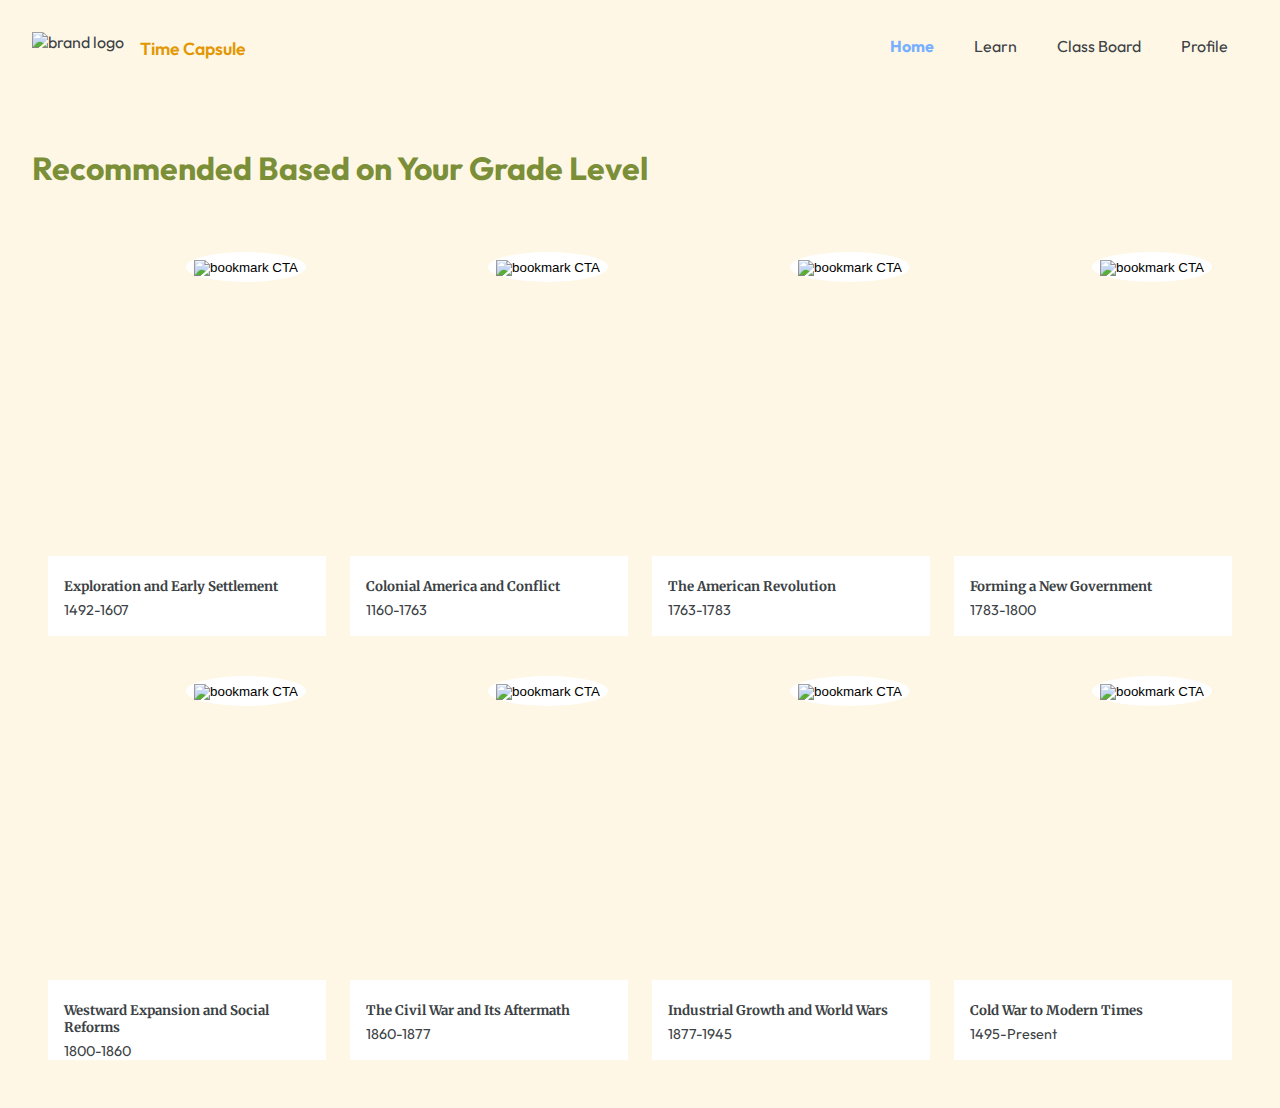
==== index.html @ 4e30129a "Moved Files" ====
<!DOCTYPE html>
<html lang="en">
<head>
    <meta charset="UTF-8">
    <meta name="viewport" content="width=device-width, initial-scale=1.0">
    <link rel="preconnect" href="https://fonts.googleapis.com">
<link rel="preconnect" href="https://fonts.gstatic.com" crossorigin>
<link href="https://fonts.googleapis.com/css2?family=Outfit:wght@100..900&display=swap" rel="stylesheet">

<link rel="preconnect" href="https://fonts.googleapis.com">
<link rel="preconnect" href="https://fonts.gstatic.com" crossorigin>
<link href="https://fonts.googleapis.com/css2?family=Merriweather:ital,wght@0,300;0,400;0,700;0,900;1,300;1,400;1,700;1,900&family=Outfit:wght@100..900&display=swap" rel="stylesheet">
    <link rel="stylesheet" href="./style.css">
    <script defer src="./app.js"></script>
    <title>Learn History in Real Time!</title>
</head>
<body>
    <nav>
        <div class="logo">
            <img src="https://static.vecteezy.com/system/resources/previews/009/385/559/non_2x/egyptian-pyramid-clipart-design-illustration-free-png.png" height="28rem" alt="brand logo">
            <span class="company-name">Time Capsule</span>
        </div>
        <div>
            <ul class="nav__links">
                <div class="cta">
                    <span class="icon"><img src="./Images/home-active.svg" height="18px"/></span>
                    <li class="learn-link">Home</li>
                </div>
                <div class="cta">
                    <span class="icon"><img src="./Images/clipboard-edit-default.svg" height="18px"/></span>
                    <li>Learn</li> 
                </div>
                <div class="cta">
                    <span class="icon"><img src="./Images/award 1.svg" height="20px"/></span>
                    <li>Class Board</li>
                </div>
                <div class="cta">
                    <span class="icon"><img src="./Images/user-circle-2 1.svg" height="20px"/></span>
                    <li>Profile</li>
                </div>
            </ul>
        </div>
    </nav>
    
    <h1>Recommended Based on Your Grade Level</h1>

    <div class="container__grid">
        <div class="grid__card" id="image-1">
            <div class="bookmark__cta">
                <button class="saved">
                    <img src="./Images/bookmark.svg" height="16px" alt="bookmark CTA">
                </button>
            </div>
            <div class="card__description">
                <h5>Exploration and Early Settlement</h5>
                <p>1492-1607</p>
            </div>
        </div>
    
        <div class="grid__card" id="image-2">
            <div class="bookmark__cta">
                <button class="saved">
                    <img src="./Images/bookmark.svg" height="16px" alt="bookmark CTA">
                </button>
            </div>
            <div class="card__description">
                <h5>Colonial America and Conflict</h5>
                <p>1160-1763</p>
            </div>
        </div>

        <div class="grid__card" id="image-3">
            <a href="./History Unit Page.html">
            <div class="bookmark__cta">
                <button class="saved">
                    <img src="./Images/bookmark.svg" height="16px" alt="bookmark CTA">
                </button>
            </div>
            <div class="card__description">
                        <h5>The American Revolution</h5>
                        <p>1763-1783</p>
            </div>
            </a>
        </div>

        <div class="grid__card" id="image-4">
            <div class="bookmark__cta">
                <button class="saved">
                    <img src="./Images/bookmark.svg" height="16px" alt="bookmark CTA">
                </button>
            </div>
            <div class="card__description">
                <h5>Forming a New Government</h5>
                <p>1783-1800</p>
            </div>
        </div>

        <div class="grid__card" id="image-5">
            <div class="bookmark__cta">
                <button class="saved">
                    <img src="./Images/bookmark.svg" height="16px" alt="bookmark CTA">
                </button>
            </div>
            <div class="card__description">
                <h5>Westward Expansion and Social Reforms</h5>
                <p>1800-1860</p>
            </div>
        </div>

        <div class="grid__card" id="image-6">
            <div class="bookmark__cta">
                <button class="saved">
                    <img src="./Images/bookmark.svg" height="16px" alt="bookmark CTA">
                </button>
            </div>
            <div class="card__description">
                <h5>The Civil War and Its Aftermath</h5>
                <p>1860-1877</p>
            </div>
        </div>

        <div class="grid__card" id="image-7">
            <div class="bookmark__cta">
                <button class="saved">
                    <img src="./Images/bookmark.svg" height="16px" alt="bookmark CTA">
                </button>
            </div>
            <div class="card__description">
                <h5>Industrial Growth and World Wars</h5>
                <p>1877-1945</p>
            </div>
        </div>

        <div class="grid__card" id="image-8">
            <div class="bookmark__cta">
                <button class="saved">
                    <img src="./Images/bookmark.svg" height="16px" alt="bookmark CTA">
                </button>
            </div>
            <div class="card__description">
                <h5>Cold War to Modern Times</h5>
                <p>1495-Present</p>
            </div>
        </div>
    </div>
</body>
</html>
---- style.css ----
body {
    font-family: Outfit;
    margin: 0 auto; 
    color: #3b4144;
    background-color: #FFF7E6;
}

nav{
    display:flex;
    align-items:center;
    justify-content: space-between;
    padding: 0 32px;
}
    
.logo{
    padding:1.8rem 0 ;
    display:flex;
    align-items:end;
}

.company-name{
    padding-left:1rem;
    font-size:1.1rem;
    font-weight:600;
    font-family:Outfit;
    color: #E29804;
}

ul{
    display:flex;
    list-style: none;
    justify-content: space-between;
}

li{
    padding: 20px;
}

.icon{
    display: none;
}

h1{
    margin:32px;
    padding-top:24px;
    color:#7A8F38;
}

.learn-link{
    font-weight:700;
    color:#78B0FF;
}

.container__grid {
    display: grid;
    grid-template-columns: 1fr 1fr 1fr 1fr;
    grid-gap:24px;
    padding: 16px;
    margin:32px;
}

.grid__card{
    background-color: lightgray;
    display:flex;
    flex-direction: column;
    position:relative;
    max-height:30rem;
    max-width: 40rem;
    border-radius: 4px;
 }

 .bookmark__cta{
    display:block;
    position: absolute;
    top: 8px;
    right:12px;
    z-index:2;
    padding: 8px;
 }


 #image-1{
    background: url(https://upload.wikimedia.org/wikipedia/commons/thumb/9/99/Emanuel_Gottlieb_Leutze_-_Columbus_Before_the_Queen.JPG/800px-Emanuel_Gottlieb_Leutze_-_Columbus_Before_the_Queen.JPG) no-repeat center center;
 }

 #image-2{
    background: url(https://caribbean-painters.com/wp-content/uploads/2015/11/agostinio-brunias-2.jpg) no-repeat center center;
 }

 #image-3{
    background: url(https://render.fineartamerica.com/images/images-profile-flow/400/images/artworkimages/mediumlarge/2/betsy-ross-and-general-george-washington-war-is-hell-store.jpg) no-repeat center center;
 }

 #image-4{
    background: url(https://www.americanrevolutioninstitute.org/wp-content/uploads/2020/11/Marion-Inviting-British-Officer-John-Blake-White-MFA-Boston.jpg) no-repeat center center;
 }

 #image-5{
    background: url(https://www.nga.gov/content/dam/ngaweb/Education/learning-resources/lessons-activities/Uncovering-America/Eastman-Ball%20Playing-WSS.jpg) no-repeat center center;
 }

 #image-6{
    background: url(https://static01.nyt.com/images/2013/05/31/arts/31CIVIL/CIVIL-articleLarge.jpg?quality=75&auto=webp&disable=upscale) no-repeat center center;
 }

 #image-7{
    background: url(https://www.nga.gov/content/dam/ngaweb/Education/teachers/Brown-Longshoremens-Noon-WSS.jpg) no-repeat center center;
 }

 #image-8{
    background: url(https://media.mutualart.com/Images//2015_12/18/09/094844062/b32f7250-9301-4040-aca5-df9a339edfd1.Jpeg) no-repeat center center;
 }



.card__description{
    display:flex;
    flex-direction: column;
    background-color:white;
    margin-top:20rem;
    padding-left:8px;
    height:5rem;
}

a{
    text-decoration: none;
    color:#3b4144;
}

a:hover{
    color:#F04112;
}

h5{
    font-family: Merriweather;
    margin-bottom: 6px;
    margin-left:.5rem;
}

p{
    font-size: .9rem;
    margin-top: 0;
    margin-left:.5rem;
}

button{
    background: url(./Images/bookmark.svg) no repeat;
    cursor: pointer;
    border-radius: 50%;
    border-style:none;
    background-color: white;
    padding:8px;
    padding-bottom:6px;
}
   

button:hover {
    background-color: #78B0FF;
  }

@media (max-width:600px){

    .cta{
        display:flex;
        align-items:center;
        flex-direction: column;
        justify-content: center;

    }

.icon{
    display:block;
    margin-top: 12px;
    
}

  .nav__links{
    display: flex;
    flex-direction: row;
    position:fixed;
    background-color: #024F8A;
    font-size:.9rem;
    margin: 0; 
    padding: 0 24px; 
    color:white;
    bottom: 0;
    left: 0;
    right: 0;
    z-index: 5
  }

  li{
    padding:8px;
    margin-bottom:8px;
  }

  .learn-link{
    font-weight:600;
    color:#FAA9A5;
}

.container__grid {
    display: grid;
    grid-template-columns: 1fr 1fr;
    grid-template-rows: 1fr 1fr;
    margin: 12px;
    padding:0px;
    margin-bottom: 8rem;
}

h1{
    font-size:1.9rem;
    margin:16px;
    margin-bottom: 32px;
}

.card__description{
    padding:0px 8px 12px;
}

a:hover{
    display:none;
}

}
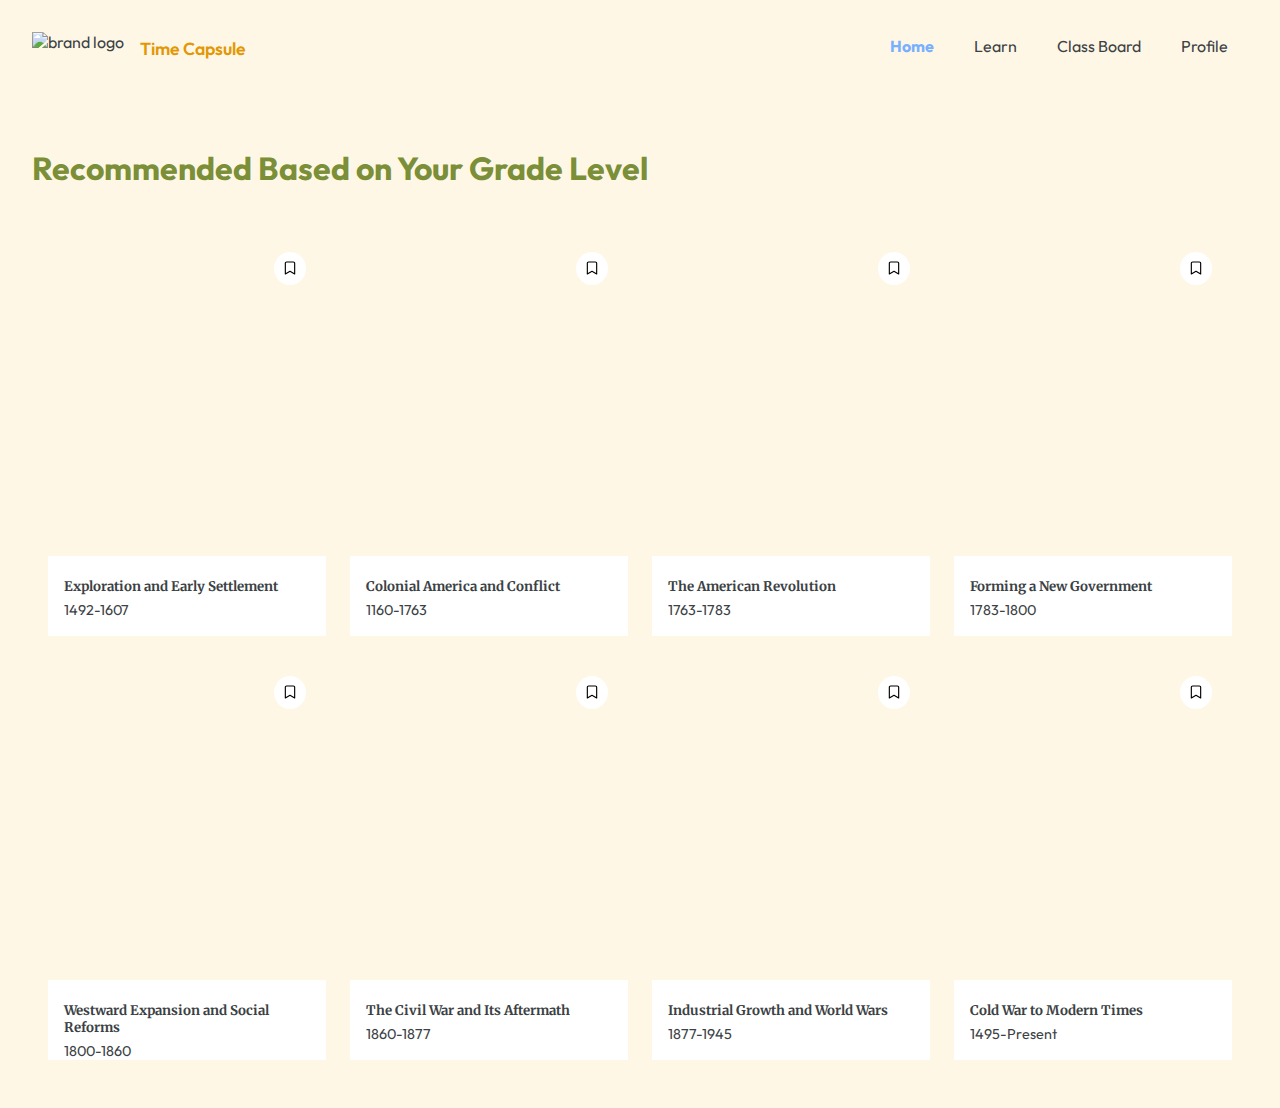
==== commit 535fa7c9: "Adjusted Font Sizing For Mobile" ====
--- a/index.html
+++ b/index.html
@@ -17,7 +17,7 @@
 <body>
     <nav>
         <div class="logo">
-            <img src="https://static.vecteezy.com/system/resources/previews/009/385/559/non_2x/egyptian-pyramid-clipart-design-illustration-free-png.png" height="28rem" alt="brand logo">
+            <img class="logo-image" src="https://static.vecteezy.com/system/resources/previews/009/385/559/non_2x/egyptian-pyramid-clipart-design-illustration-free-png.png" height="28rem" alt="brand logo">
             <span class="company-name">Time Capsule</span>
         </div>
         <div>
--- a/style.css
+++ b/style.css
@@ -167,6 +167,16 @@
         justify-content: center;
 
     }
+
+    .company-name{
+        font-size:.8rem;
+        font-weight:500;
+    }
+
+    .logo-image{
+        height:20px;
+    }
+
 
 .icon{
     display:block;
@@ -209,7 +219,8 @@
 }
 
 h1{
-    font-size:1.9rem;
+    font-size:1.3rem;
+    font-weight:600;
     margin:16px;
     margin-bottom: 32px;
 }
